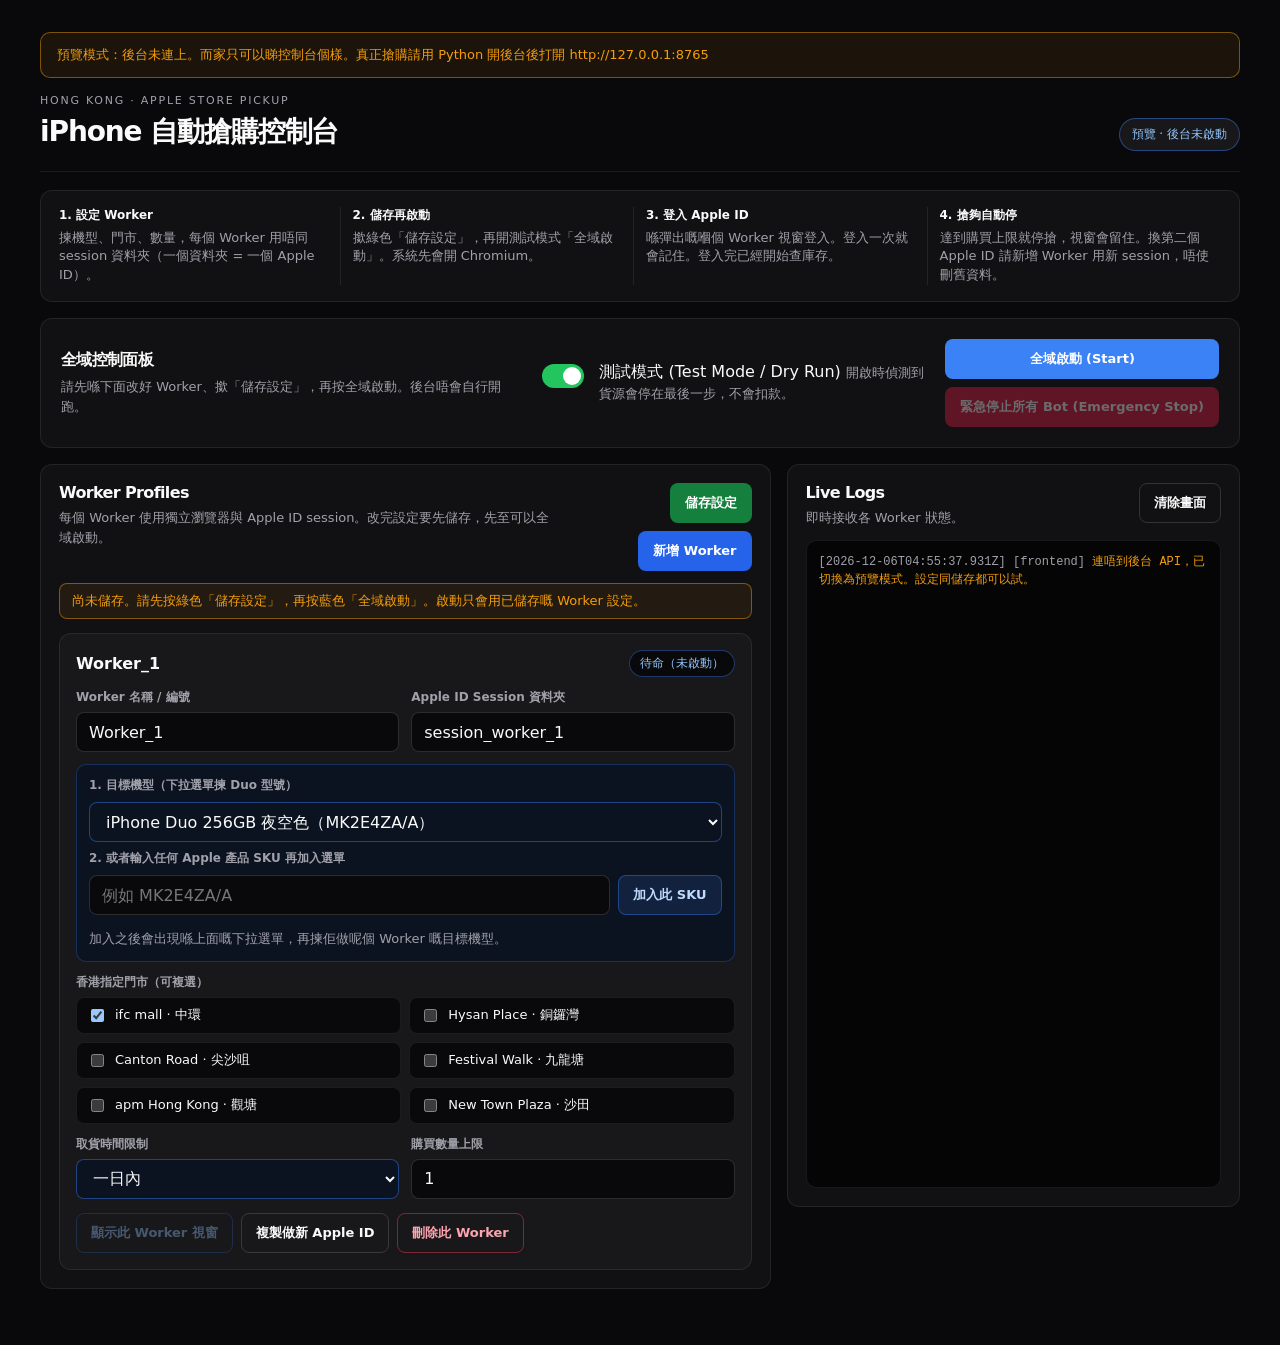
==== templates/index.html @ b9cc878c "Smooth worker animations, lock settings while running, and document Apple ID flow Stop rebuilding th" ====
<!DOCTYPE html>
<html lang="zh-HK">
<head>
  <meta charset="utf-8" />
  <meta name="viewport" content="width=device-width, initial-scale=1" />
  <title>香港 iPhone 自動搶購控制台</title>
  <link rel="stylesheet" href="/static/css/app.css" />
</head>
<body>
  <div class="shell">
    <div id="preview-banner" class="preview-banner" hidden>
      預覽模式：後台未連上。而家只可以睇控制台個樣。真正搶購請用 Python 開後台後打開 http://127.0.0.1:8765
    </div>
    <header class="topbar">
      <div>
        <p class="eyebrow">Hong Kong · Apple Store Pickup</p>
        <h1>iPhone 自動搶購控制台</h1>
      </div>
      <div id="run-pill" class="pill idle">待命 · 等待前端指令</div>
    </header>

    <ol class="flow" aria-label="初次設定流程">
      <li><strong>1. 設定 Worker</strong>揀機型、門市、數量，每個 Worker 用唔同 session 資料夾（一個資料夾 = 一個 Apple ID）。</li>
      <li><strong>2. 儲存再啟動</strong>撳綠色「儲存設定」，再開測試模式「全域啟動」。系統先會開 Chromium。</li>
      <li><strong>3. 登入 Apple ID</strong>喺彈出嘅嗰個 Worker 視窗登入。登入一次就會記住。登入完已經開始查庫存。</li>
      <li><strong>4. 搶夠自動停</strong>達到購買上限就停搶，視窗會留住。換第二個 Apple ID 請新增 Worker 用新 session，唔使刪舊資料。</li>
    </ol>
    <div id="run-lock" class="run-lock" hidden>全域啟動進行中：畫面上嘅 Worker 設定已鎖定，改動唔會套用到正在跑嘅程式。要改設定請先緊急停止，儲存後再啟動。</div>

    <section class="global" aria-label="全域控制面板">
      <div class="global-copy">
        <h2>全域控制面板</h2>
        <p>請先喺下面改好 Worker、撳「儲存設定」，再按全域啟動。後台唔會自行開跑。</p>
      </div>
      <label class="switch">
        <input type="checkbox" id="test-mode" checked />
        <span>
          測試模式 (Test Mode / Dry Run)
          <small id="mode-hint">開啟時偵測到貨源會停在最後一步，不會扣款。</small>
        </span>
      </label>
      <div class="global-actions">
        <button type="button" id="btn-start" class="btn primary">全域啟動 (Start)</button>
        <button type="button" id="btn-stop" class="btn danger" disabled>緊急停止所有 Bot (Emergency Stop)</button>
      </div>
    </section>

    <div class="layout">
      <section class="panel workers" aria-label="Worker Profiles">
        <div class="panel-head">
          <div>
            <h2>Worker Profiles</h2>
            <p>每個 Worker 使用獨立瀏覽器與 Apple ID session。改完設定要先儲存，先至可以全域啟動。</p>
          </div>
          <div class="panel-actions">
            <button type="button" id="btn-save" class="btn save">儲存設定</button>
            <button type="button" id="btn-add" class="btn add">新增 Worker</button>
          </div>
        </div>
        <p id="save-hint" class="save-hint dirty">尚未儲存。請先按「儲存設定」，再按全域啟動。</p>
        <div id="worker-list" class="worker-list"></div>
      </section>

      <section class="panel logs" aria-label="Live Logs">
        <div class="panel-head">
          <div>
            <h2>Live Logs</h2>
            <p>即時接收各 Worker 狀態。</p>
          </div>
          <button type="button" id="btn-clear-logs" class="btn ghost">清除畫面</button>
        </div>
        <div id="log-stream" class="log-stream" role="log" aria-live="polite"></div>
      </section>
    </div>
  </div>
  <script src="/static/js/app.js"></script>
</body>
</html>
---- static/css/app.css ----
:root {
  color-scheme: dark;
  --bg: #09090b;
  --bg-elev: #111113;
  --bg-muted: #18181b;
  --bg-input: #09090b;
  --line: rgba(255, 255, 255, 0.08);
  --line-strong: rgba(255, 255, 255, 0.14);
  --blue: #3b82f6;
  --blue-deep: #2563eb;
  --red: #f43f5e;
  --red-deep: #e11d48;
  --green: #22c55e;
  --amber: #f59e0b;
  --gold: #fbbf24;
  --text: #fafafa;
  --muted: #a1a1aa;
  --radius: 12px;
  --ease: cubic-bezier(0.22, 1, 0.36, 1);
}

* { box-sizing: border-box; }

html, body {
  margin: 0;
  min-height: 100%;
  background: var(--bg);
  color: var(--text);
  font-family: Inter, ui-sans-serif, "PingFang HK", "Noto Sans HK", "SF Pro Text", system-ui, sans-serif;
}

body { cursor: default; }

.preview-banner,
.run-lock {
  margin-bottom: 16px;
  padding: 12px 16px;
  border-radius: 10px;
  font-size: 13px;
  line-height: 1.55;
  animation: rise-in 320ms var(--ease) both;
}

.preview-banner {
  border: 1px solid rgba(245, 158, 11, 0.45);
  background: rgba(245, 158, 11, 0.08);
  color: var(--amber);
}

.run-lock {
  border: 1px solid rgba(59, 130, 246, 0.4);
  background: rgba(59, 130, 246, 0.08);
  color: #93c5fd;
}

.shell {
  width: min(1200px, calc(100% - 32px));
  margin: 0 auto;
  padding: 32px 0 56px;
}

.topbar {
  display: flex;
  justify-content: space-between;
  align-items: flex-end;
  gap: 16px;
  padding-bottom: 20px;
  border-bottom: 1px solid var(--line);
}

.eyebrow {
  margin: 0 0 6px;
  color: var(--muted);
  letter-spacing: 0.16em;
  text-transform: uppercase;
  font-size: 11px;
}

h1, h2 {
  margin: 0;
  font-weight: 600;
  letter-spacing: -0.04em;
}

h1 { font-size: 28px; }
h2 { font-size: 16px; }

.pill {
  border: 1px solid var(--line-strong);
  border-radius: 999px;
  padding: 7px 12px;
  font-size: 12px;
  color: var(--muted);
  background: var(--bg-muted);
  transition: border-color 180ms var(--ease), color 180ms var(--ease);
}

.pill.running { color: var(--green); border-color: rgba(34, 197, 94, 0.45); }
.pill.live { color: var(--red); border-color: rgba(244, 63, 94, 0.5); }
.pill.idle { color: #93c5fd; border-color: rgba(59, 130, 246, 0.45); }

.flow {
  margin: 18px 0 0;
  padding: 16px 18px;
  display: grid;
  grid-template-columns: repeat(4, minmax(0, 1fr));
  gap: 12px;
  list-style: none;
  background: var(--bg-elev);
  border: 1px solid var(--line);
  border-radius: var(--radius);
}

.flow li {
  margin: 0;
  padding: 0 8px 0 0;
  border-right: 1px solid var(--line);
  color: var(--muted);
  font-size: 13px;
  line-height: 1.45;
}

.flow li:last-child { border-right: 0; padding-right: 0; }
.flow strong { display: block; color: var(--text); margin-bottom: 4px; font-size: 12px; }

.global, .panel {
  background: var(--bg-elev);
  border: 1px solid var(--line);
  border-radius: var(--radius);
}

.global {
  margin-top: 16px;
  padding: 20px;
  display: grid;
  grid-template-columns: 1.3fr 1.1fr auto;
  gap: 20px;
  align-items: center;
}

.global-copy p,
.panel-head p,
.switch small,
.help {
  color: var(--muted);
  margin: 6px 0 0;
  font-size: 13px;
  line-height: 1.5;
}

.switch {
  display: flex;
  gap: 12px;
  align-items: flex-start;
  cursor: pointer;
}

.switch input {
  appearance: none;
  width: 42px;
  height: 24px;
  border-radius: 999px;
  background: #3f3f46;
  border: 0;
  position: relative;
  flex: none;
  margin-top: 2px;
  transition: background 180ms var(--ease);
}

.switch input::after {
  content: "";
  width: 18px;
  height: 18px;
  border-radius: 50%;
  background: white;
  position: absolute;
  top: 3px;
  left: 3px;
  transition: transform 180ms var(--ease);
}

.switch input:checked { background: var(--green); }
.switch input:checked::after { transform: translateX(18px); }

.global-actions,
.panel-actions {
  display: flex;
  flex-direction: column;
  gap: 8px;
  min-width: 240px;
}

.panel-actions {
  flex-direction: row;
  min-width: 0;
  flex-wrap: wrap;
  justify-content: flex-end;
}

.btn {
  appearance: none;
  display: inline-flex;
  align-items: center;
  justify-content: center;
  min-height: 40px;
  padding: 8px 14px;
  border-radius: 8px;
  border: 1px solid transparent;
  font: inherit;
  font-size: 13px;
  font-weight: 600;
  cursor: pointer;
  color: var(--text);
  transition: background 160ms var(--ease), border-color 160ms var(--ease), transform 160ms var(--ease), opacity 160ms var(--ease);
}

.btn:hover:not(:disabled) { transform: translateY(-1px); }
.btn:active:not(:disabled) { transform: translateY(0); }
.btn:disabled { opacity: 0.38; cursor: not-allowed; transform: none; }

.btn.primary { background: var(--blue); color: #fff; }
.btn.danger { background: var(--red-deep); color: #fff; }
.btn.save { background: #15803d; color: #fff; }
.btn.add { background: var(--blue-deep); color: #fff; }
.btn.ghost { background: transparent; border-color: var(--line-strong); }
.btn.focus { background: transparent; border-color: rgba(59, 130, 246, 0.55); color: #93c5fd; }
.btn.remove { background: transparent; border-color: rgba(244, 63, 94, 0.45); color: #fda4af; }
.btn.clone { background: transparent; border-color: var(--line-strong); color: var(--text); }
.btn.add-sku { background: rgba(59, 130, 246, 0.14); border-color: rgba(59, 130, 246, 0.4); color: #bfdbfe; white-space: nowrap; }

.save-hint {
  margin: 0 0 14px;
  padding: 8px 12px;
  border-radius: 8px;
  border: 1px solid var(--line);
  color: var(--muted);
  font-size: 13px;
  transition: border-color 180ms var(--ease), background 180ms var(--ease), color 180ms var(--ease);
}

.save-hint.dirty {
  border-color: rgba(245, 158, 11, 0.45);
  background: rgba(245, 158, 11, 0.08);
  color: var(--amber);
}

.save-hint.saved {
  border-color: rgba(34, 197, 94, 0.4);
  background: rgba(34, 197, 94, 0.08);
  color: var(--green);
}

.layout {
  margin-top: 16px;
  display: grid;
  grid-template-columns: minmax(0, 1.45fr) minmax(300px, 0.9fr);
  gap: 16px;
  align-items: start;
}

.panel { padding: 18px; }
.panel-head {
  display: flex;
  justify-content: space-between;
  gap: 12px;
  align-items: flex-start;
  margin-bottom: 12px;
}

.worker-list {
  display: flex;
  flex-direction: column;
  gap: 12px;
}

.worker-card {
  background: var(--bg-muted);
  border: 1px solid var(--line);
  border-radius: 12px;
  padding: 16px;
  transform-origin: top center;
}

.worker-card.enter { animation: rise-in 360ms var(--ease) both; }
.worker-card.leave { animation: rise-out 220ms var(--ease) forwards; pointer-events: none; }

.workers.is-running .worker-card .grid,
.workers.is-running .worker-card .remove,
.workers.is-running .worker-card .clone,
.workers.is-running .worker-card .add-sku {
  pointer-events: none;
  opacity: 0.5;
}

.worker-top {
  display: flex;
  justify-content: space-between;
  gap: 12px;
  align-items: center;
  margin-bottom: 12px;
}

.badge {
  font-size: 12px;
  padding: 4px 10px;
  border-radius: 999px;
  background: var(--bg);
  border: 1px solid var(--line);
  color: var(--muted);
  transition: color 180ms var(--ease), border-color 180ms var(--ease);
}

.badge.idle { color: #93c5fd; border-color: rgba(59, 130, 246, 0.4); }
.badge.watching, .badge.launching { color: var(--blue); border-color: rgba(59, 130, 246, 0.45); }
.badge.checking_out { color: var(--amber); border-color: rgba(245, 158, 11, 0.45); }
.badge.completed, .badge.dry_run_paused, .badge.success { color: var(--green); border-color: rgba(34, 197, 94, 0.45); }
.badge.stopped { color: var(--muted); }
.badge.error { color: var(--red); border-color: rgba(244, 63, 94, 0.45); }

.grid {
  display: grid;
  grid-template-columns: 1fr 1fr;
  gap: 12px;
}

.field { display: flex; flex-direction: column; gap: 6px; }
.field.full { grid-column: 1 / -1; }
.field > span {
  margin: 0;
  color: var(--muted);
  font-size: 12px;
  font-weight: 600;
}

input[type="text"],
input[type="number"],
select {
  width: 100%;
  min-height: 40px;
  background: var(--bg-input);
  color: var(--text);
  border: 1px solid var(--line-strong);
  border-radius: 8px;
  padding: 8px 12px;
  font: inherit;
  color-scheme: dark;
  transition: border-color 160ms var(--ease);
}

input:focus, select:focus {
  outline: none;
  border-color: var(--blue);
}

select.sku, select.pickup {
  border-color: rgba(59, 130, 246, 0.45);
  background: #0b1220;
}

select option {
  background: #111113;
  color: var(--text);
}

.sku-block {
  padding: 12px;
  border: 1px solid rgba(59, 130, 246, 0.28);
  border-radius: 10px;
  background: #0b1220;
  gap: 8px;
}

.sku-add { display: flex; gap: 8px; }
.sku-add input { flex: 1; }

.card-actions {
  display: flex;
  gap: 8px;
  flex-wrap: wrap;
  margin-top: 14px;
}

.stores {
  display: grid;
  grid-template-columns: 1fr 1fr;
  gap: 8px;
}

.stores label {
  display: flex;
  gap: 8px;
  align-items: center;
  font-size: 13px;
  padding: 8px 10px;
  border: 1px solid var(--line);
  border-radius: 8px;
  background: var(--bg-input);
  transition: border-color 160ms var(--ease);
}

.stores label:hover { border-color: var(--line-strong); }

.log-stream {
  height: min(72vh, 760px);
  overflow: auto;
  background: #050506;
  border: 1px solid var(--line);
  border-radius: 10px;
  padding: 12px;
  font-family: ui-monospace, "SF Mono", Menlo, monospace;
  font-size: 12px;
  line-height: 1.55;
}

.log-line {
  margin: 0 0 8px;
  color: #d4d4d8;
  animation: rise-in 220ms var(--ease) both;
}
.log-line .meta { color: var(--muted); }
.log-line.warn { color: var(--amber); }
.log-line.error { color: var(--red); }
.log-line.success { color: var(--green); }

@keyframes rise-in {
  from { opacity: 0; transform: translateY(8px); }
  to { opacity: 1; transform: none; }
}

@keyframes rise-out {
  to { opacity: 0; transform: translateY(-8px); }
}

@media (prefers-reduced-motion: reduce) {
  *, *::before, *::after {
    animation: none !important;
    transition: none !important;
  }
}

@media (max-width: 960px) {
  .global, .layout, .grid, .stores, .flow { grid-template-columns: 1fr; }
  .flow li { border-right: 0; border-bottom: 1px solid var(--line); padding: 8px 0; }
  .global-actions, .sku-add { min-width: 0; flex-direction: column; }
}
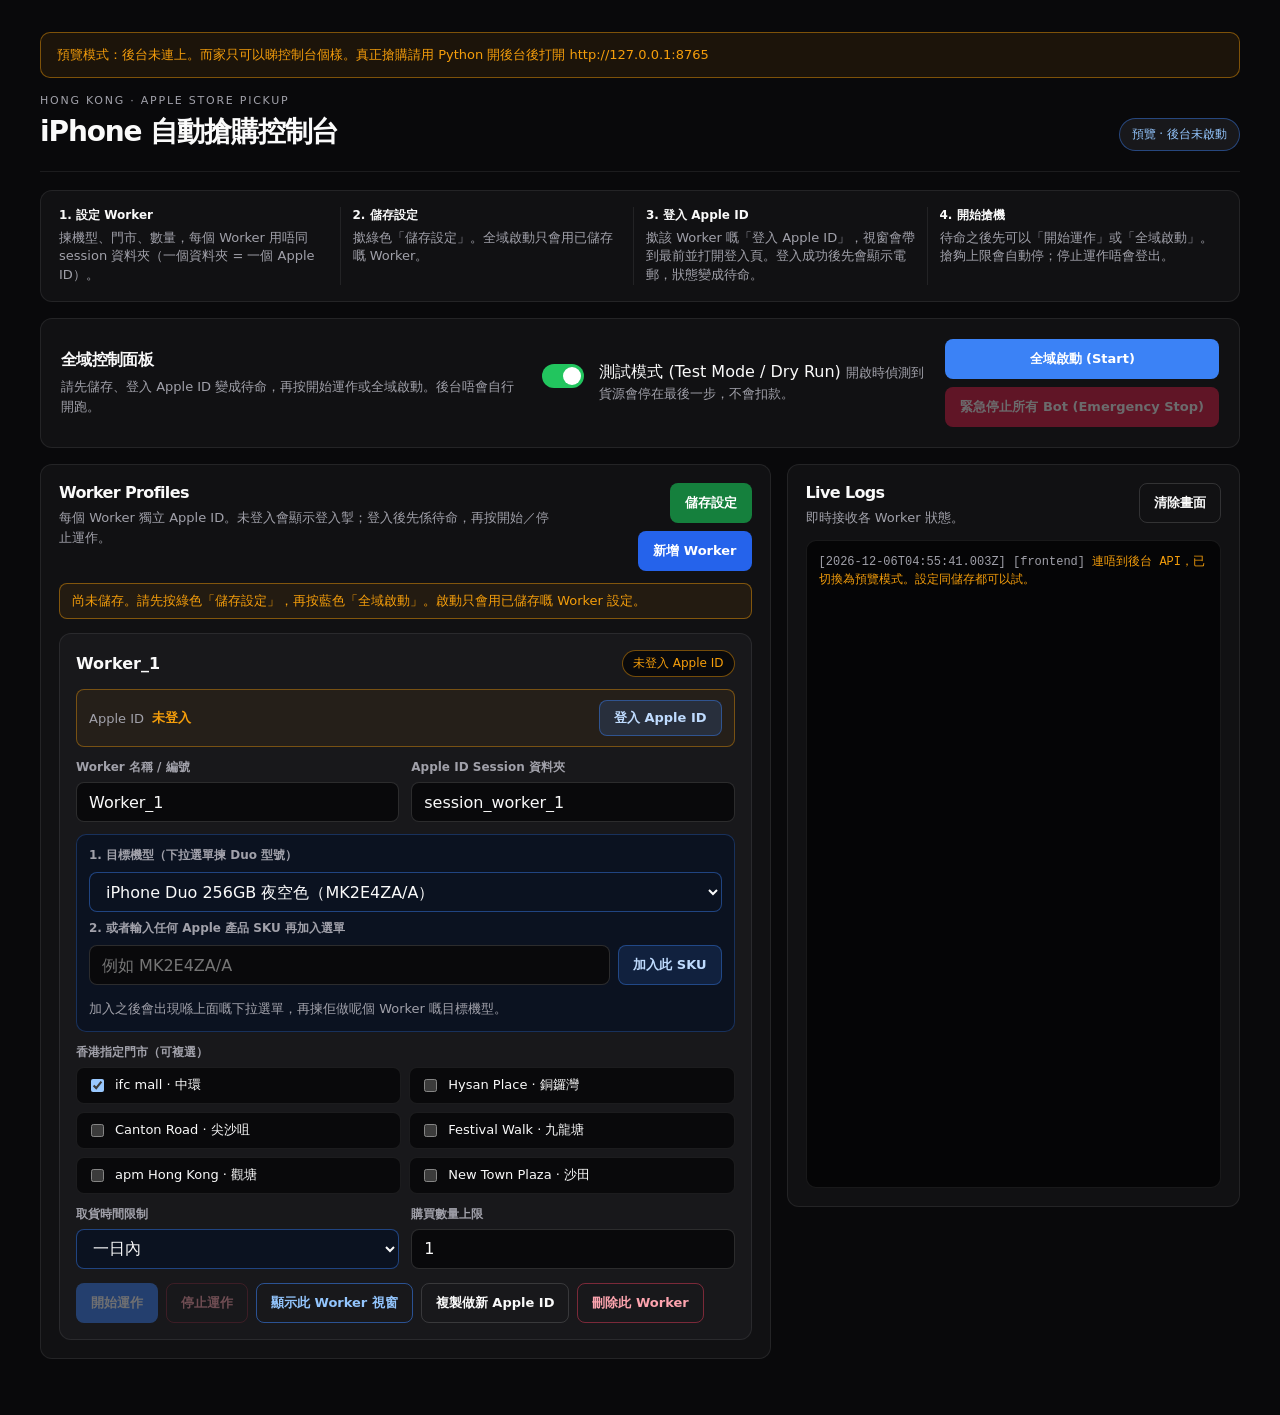
==== commit 50a162c9: "Add per-worker start/stop and Apple ID login-before-snipe Workers now show the signed-in Apple ID em" ====
--- a/templates/index.html
+++ b/templates/index.html
@@ -21,16 +21,16 @@
 
     <ol class="flow" aria-label="初次設定流程">
       <li><strong>1. 設定 Worker</strong>揀機型、門市、數量，每個 Worker 用唔同 session 資料夾（一個資料夾 = 一個 Apple ID）。</li>
-      <li><strong>2. 儲存再啟動</strong>撳綠色「儲存設定」，再開測試模式「全域啟動」。系統先會開 Chromium。</li>
-      <li><strong>3. 登入 Apple ID</strong>喺彈出嘅嗰個 Worker 視窗登入。登入一次就會記住。登入完已經開始查庫存。</li>
-      <li><strong>4. 搶夠自動停</strong>達到購買上限就停搶，視窗會留住。換第二個 Apple ID 請新增 Worker 用新 session，唔使刪舊資料。</li>
+      <li><strong>2. 儲存設定</strong>撳綠色「儲存設定」。全域啟動只會用已儲存嘅 Worker。</li>
+      <li><strong>3. 登入 Apple ID</strong>撳該 Worker 嘅「登入 Apple ID」，視窗會帶到最前並打開登入頁。登入成功後先會顯示電郵，狀態變成待命。</li>
+      <li><strong>4. 開始搶機</strong>待命之後先可以「開始運作」或「全域啟動」。搶夠上限會自動停；停止運作唔會登出。</li>
     </ol>
-    <div id="run-lock" class="run-lock" hidden>全域啟動進行中：畫面上嘅 Worker 設定已鎖定，改動唔會套用到正在跑嘅程式。要改設定請先緊急停止，儲存後再啟動。</div>
+    <div id="run-lock" class="run-lock" hidden>有 Worker 正在搶機：嗰粒嘅設定已鎖定。其他 Worker 仍可登入、開始或停止運作。緊急停止會關閉全部瀏覽器。</div>
 
     <section class="global" aria-label="全域控制面板">
       <div class="global-copy">
         <h2>全域控制面板</h2>
-        <p>請先喺下面改好 Worker、撳「儲存設定」，再按全域啟動。後台唔會自行開跑。</p>
+        <p>請先儲存、登入 Apple ID 變成待命，再按開始運作或全域啟動。後台唔會自行開跑。</p>
       </div>
       <label class="switch">
         <input type="checkbox" id="test-mode" checked />
@@ -50,7 +50,7 @@
         <div class="panel-head">
           <div>
             <h2>Worker Profiles</h2>
-            <p>每個 Worker 使用獨立瀏覽器與 Apple ID session。改完設定要先儲存，先至可以全域啟動。</p>
+            <p>每個 Worker 獨立 Apple ID。未登入會顯示登入掣；登入後先係待命，再按開始／停止運作。</p>
           </div>
           <div class="panel-actions">
             <button type="button" id="btn-save" class="btn save">儲存設定</button>
--- a/static/css/app.css
+++ b/static/css/app.css
@@ -285,10 +285,10 @@
 .worker-card.enter { animation: rise-in 360ms var(--ease) both; }
 .worker-card.leave { animation: rise-out 220ms var(--ease) forwards; pointer-events: none; }
 
-.workers.is-running .worker-card .grid,
-.workers.is-running .worker-card .remove,
-.workers.is-running .worker-card .clone,
-.workers.is-running .worker-card .add-sku {
+.worker-card.is-sniping .grid,
+.worker-card.is-sniping .remove,
+.worker-card.is-sniping .clone,
+.worker-card.is-sniping .add-sku {
   pointer-events: none;
   opacity: 0.5;
 }
@@ -300,6 +300,29 @@
   align-items: center;
   margin-bottom: 12px;
 }
+
+.account-bar {
+  display: flex;
+  flex-wrap: wrap;
+  gap: 8px;
+  align-items: center;
+  margin-bottom: 12px;
+  padding: 10px 12px;
+  border: 1px solid var(--line);
+  border-radius: 8px;
+  background: var(--bg);
+  font-size: 13px;
+}
+
+.account-bar.is-in { border-color: rgba(34, 197, 94, 0.4); background: rgba(34, 197, 94, 0.06); }
+.account-bar.is-out { border-color: rgba(245, 158, 11, 0.4); background: rgba(245, 158, 11, 0.06); }
+.account-bar span { color: var(--muted); }
+.account-email { color: var(--text); word-break: break-all; }
+.account-bar.is-in .account-email { color: var(--green); }
+.account-bar.is-out .account-email { color: var(--amber); }
+.btn.login { min-height: 36px; background: rgba(59, 130, 246, 0.16); border-color: rgba(59, 130, 246, 0.45); color: #bfdbfe; margin-left: auto; }
+.btn.run-one { background: var(--blue); color: #fff; }
+.btn.pause-one { background: transparent; border-color: rgba(244, 63, 94, 0.45); color: #fda4af; }
 
 .badge {
   font-size: 12px;
@@ -311,7 +334,8 @@
   transition: color 180ms var(--ease), border-color 180ms var(--ease);
 }
 
-.badge.idle { color: #93c5fd; border-color: rgba(59, 130, 246, 0.4); }
+.badge.idle, .badge.needs_login, .badge.logging_in { color: var(--amber); border-color: rgba(245, 158, 11, 0.45); }
+.badge.ready { color: var(--green); border-color: rgba(34, 197, 94, 0.45); }
 .badge.watching, .badge.launching { color: var(--blue); border-color: rgba(59, 130, 246, 0.45); }
 .badge.checking_out { color: var(--amber); border-color: rgba(245, 158, 11, 0.45); }
 .badge.completed, .badge.dry_run_paused, .badge.success { color: var(--green); border-color: rgba(34, 197, 94, 0.45); }
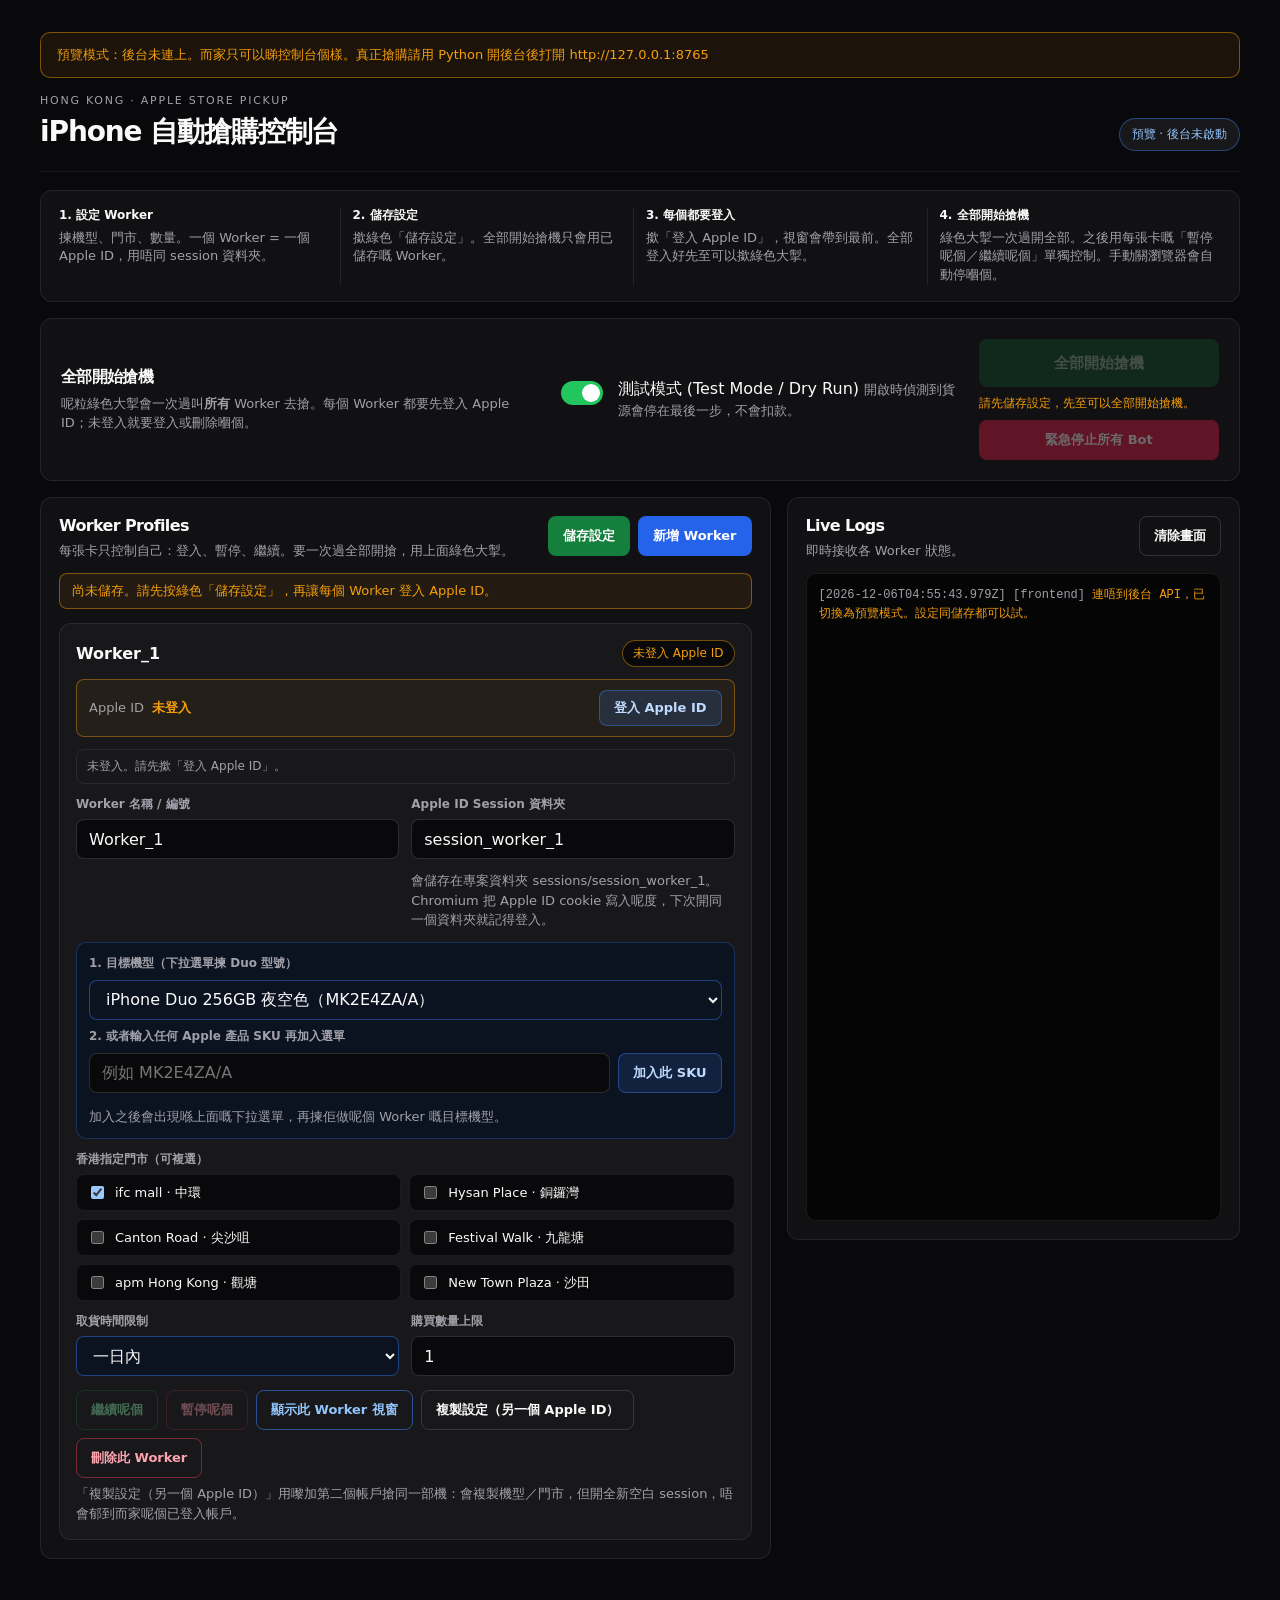
==== commit 8eccf141: "Require all Apple ID logins before launch and auto-stop closed browsers Global start is blocked unti" ====
--- a/templates/index.html
+++ b/templates/index.html
@@ -20,17 +20,17 @@
     </header>
 
     <ol class="flow" aria-label="初次設定流程">
-      <li><strong>1. 設定 Worker</strong>揀機型、門市、數量，每個 Worker 用唔同 session 資料夾（一個資料夾 = 一個 Apple ID）。</li>
-      <li><strong>2. 儲存設定</strong>撳綠色「儲存設定」。全域啟動只會用已儲存嘅 Worker。</li>
-      <li><strong>3. 登入 Apple ID</strong>撳該 Worker 嘅「登入 Apple ID」，視窗會帶到最前並打開登入頁。登入成功後先會顯示電郵，狀態變成待命。</li>
-      <li><strong>4. 開始搶機</strong>待命之後先可以「開始運作」或「全域啟動」。搶夠上限會自動停；停止運作唔會登出。</li>
+      <li><strong>1. 設定 Worker</strong>揀機型、門市、數量。一個 Worker = 一個 Apple ID，用唔同 session 資料夾。</li>
+      <li><strong>2. 儲存設定</strong>撳綠色「儲存設定」。全部開始搶機只會用已儲存嘅 Worker。</li>
+      <li><strong>3. 每個都要登入</strong>撳「登入 Apple ID」，視窗會帶到最前。全部登入好先至可以撳綠色大掣。</li>
+      <li><strong>4. 全部開始搶機</strong>綠色大掣一次過開全部。之後用每張卡嘅「暫停呢個／繼續呢個」單獨控制。手動關瀏覽器會自動停嗰個。</li>
     </ol>
-    <div id="run-lock" class="run-lock" hidden>有 Worker 正在搶機：嗰粒嘅設定已鎖定。其他 Worker 仍可登入、開始或停止運作。緊急停止會關閉全部瀏覽器。</div>
+    <div id="run-lock" class="run-lock" hidden>有 Worker 正在搶機：嗰粒嘅設定已鎖定。其他 Worker 仍可用「暫停呢個／繼續呢個」。緊急停止會關閉全部瀏覽器。</div>
 
     <section class="global" aria-label="全域控制面板">
       <div class="global-copy">
-        <h2>全域控制面板</h2>
-        <p>請先儲存、登入 Apple ID 變成待命，再按開始運作或全域啟動。後台唔會自行開跑。</p>
+        <h2>全部開始搶機</h2>
+        <p>呢粒綠色大掣會一次過叫<strong>所有</strong> Worker 去搶。每個 Worker 都要先登入 Apple ID；未登入就要登入或刪除嗰個。</p>
       </div>
       <label class="switch">
         <input type="checkbox" id="test-mode" checked />
@@ -40,8 +40,9 @@
         </span>
       </label>
       <div class="global-actions">
-        <button type="button" id="btn-start" class="btn primary">全域啟動 (Start)</button>
-        <button type="button" id="btn-stop" class="btn danger" disabled>緊急停止所有 Bot (Emergency Stop)</button>
+        <button type="button" id="btn-start" class="btn go" disabled>全部開始搶機</button>
+        <p id="start-hint" class="start-hint blocked">請先儲存設定，並讓每個 Worker 登入 Apple ID。</p>
+        <button type="button" id="btn-stop" class="btn danger" disabled>緊急停止所有 Bot</button>
       </div>
     </section>
 
@@ -50,14 +51,14 @@
         <div class="panel-head">
           <div>
             <h2>Worker Profiles</h2>
-            <p>每個 Worker 獨立 Apple ID。未登入會顯示登入掣；登入後先係待命，再按開始／停止運作。</p>
+            <p>每張卡只控制自己：登入、暫停、繼續。要一次過全部開搶，用上面綠色大掣。</p>
           </div>
           <div class="panel-actions">
             <button type="button" id="btn-save" class="btn save">儲存設定</button>
             <button type="button" id="btn-add" class="btn add">新增 Worker</button>
           </div>
         </div>
-        <p id="save-hint" class="save-hint dirty">尚未儲存。請先按「儲存設定」，再按全域啟動。</p>
+        <p id="save-hint" class="save-hint dirty">尚未儲存。請先按「儲存設定」，再讓每個 Worker 登入 Apple ID。</p>
         <div id="worker-list" class="worker-list"></div>
       </section>
 
--- a/static/css/app.css
+++ b/static/css/app.css
@@ -220,6 +220,14 @@
 .btn:disabled { opacity: 0.38; cursor: not-allowed; transform: none; }
 
 .btn.primary { background: var(--blue); color: #fff; }
+.btn.go {
+  background: #16a34a;
+  color: #fff;
+  min-height: 48px;
+  font-size: 15px;
+  letter-spacing: 0.01em;
+}
+.btn.go:disabled { background: #14532d; color: rgba(255, 255, 255, 0.55); }
 .btn.danger { background: var(--red-deep); color: #fff; }
 .btn.save { background: #15803d; color: #fff; }
 .btn.add { background: var(--blue-deep); color: #fff; }
@@ -321,8 +329,34 @@
 .account-bar.is-in .account-email { color: var(--green); }
 .account-bar.is-out .account-email { color: var(--amber); }
 .btn.login { min-height: 36px; background: rgba(59, 130, 246, 0.16); border-color: rgba(59, 130, 246, 0.45); color: #bfdbfe; margin-left: auto; }
-.btn.run-one { background: var(--blue); color: #fff; }
+.btn.run-one {
+  background: transparent;
+  border-color: rgba(34, 197, 94, 0.45);
+  color: #86efac;
+}
 .btn.pause-one { background: transparent; border-color: rgba(244, 63, 94, 0.45); color: #fda4af; }
+.start-hint {
+  margin: 0;
+  font-size: 12px;
+  line-height: 1.45;
+}
+.start-hint.blocked { color: var(--amber); }
+.start-hint.ok { color: var(--green); }
+.worker-note {
+  margin: 0 0 12px;
+  padding: 8px 10px;
+  border-radius: 8px;
+  border: 1px solid var(--line);
+  color: var(--muted);
+  font-size: 12px;
+  line-height: 1.45;
+}
+.worker-note.warn {
+  border-color: rgba(245, 158, 11, 0.45);
+  background: rgba(245, 158, 11, 0.08);
+  color: var(--amber);
+}
+.worker-card.is-closed { border-color: rgba(245, 158, 11, 0.45); }
 
 .badge {
   font-size: 12px;
@@ -334,7 +368,7 @@
   transition: color 180ms var(--ease), border-color 180ms var(--ease);
 }
 
-.badge.idle, .badge.needs_login, .badge.logging_in { color: var(--amber); border-color: rgba(245, 158, 11, 0.45); }
+.badge.idle, .badge.needs_login, .badge.logging_in, .badge.browser_closed { color: var(--amber); border-color: rgba(245, 158, 11, 0.45); }
 .badge.ready { color: var(--green); border-color: rgba(34, 197, 94, 0.45); }
 .badge.watching, .badge.launching { color: var(--blue); border-color: rgba(59, 130, 246, 0.45); }
 .badge.checking_out { color: var(--amber); border-color: rgba(245, 158, 11, 0.45); }
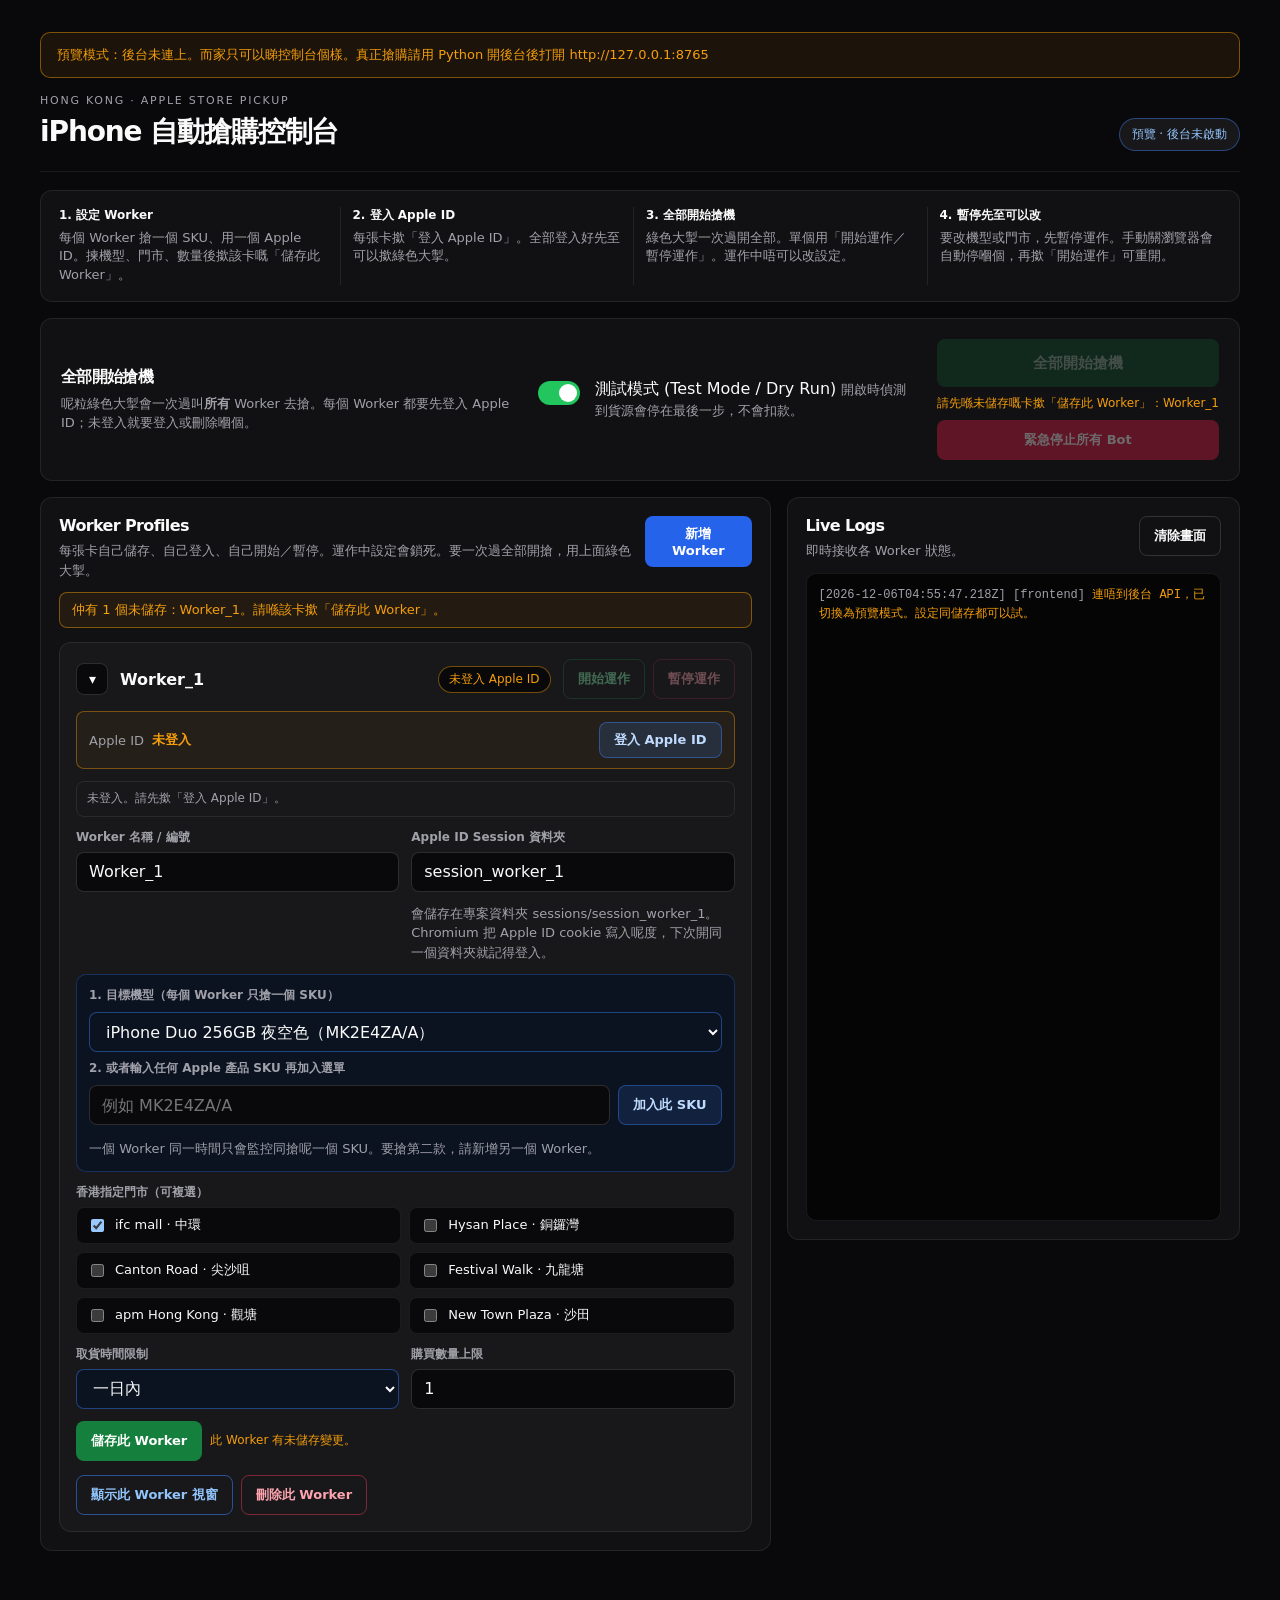
==== commit ed1675f2: "Save each worker separately and lock settings while running Per-worker save, collapse/expand, and 開始" ====
--- a/templates/index.html
+++ b/templates/index.html
@@ -20,12 +20,12 @@
     </header>
 
     <ol class="flow" aria-label="初次設定流程">
-      <li><strong>1. 設定 Worker</strong>揀機型、門市、數量。一個 Worker = 一個 Apple ID，用唔同 session 資料夾。</li>
-      <li><strong>2. 儲存設定</strong>撳綠色「儲存設定」。全部開始搶機只會用已儲存嘅 Worker。</li>
-      <li><strong>3. 每個都要登入</strong>撳「登入 Apple ID」，視窗會帶到最前。全部登入好先至可以撳綠色大掣。</li>
-      <li><strong>4. 全部開始搶機</strong>綠色大掣一次過開全部。之後用每張卡嘅「暫停呢個／繼續呢個」單獨控制。手動關瀏覽器會自動停嗰個。</li>
+      <li><strong>1. 設定 Worker</strong>每個 Worker 搶一個 SKU、用一個 Apple ID。揀機型、門市、數量後撳該卡嘅「儲存此 Worker」。</li>
+      <li><strong>2. 登入 Apple ID</strong>每張卡撳「登入 Apple ID」。全部登入好先至可以撳綠色大掣。</li>
+      <li><strong>3. 全部開始搶機</strong>綠色大掣一次過開全部。單個用「開始運作／暫停運作」。運作中唔可以改設定。</li>
+      <li><strong>4. 暫停先至可以改</strong>要改機型或門市，先暫停運作。手動關瀏覽器會自動停嗰個，再撳「開始運作」可重開。</li>
     </ol>
-    <div id="run-lock" class="run-lock" hidden>有 Worker 正在搶機：嗰粒嘅設定已鎖定。其他 Worker 仍可用「暫停呢個／繼續呢個」。緊急停止會關閉全部瀏覽器。</div>
+    <div id="run-lock" class="run-lock" hidden>有 Worker 正在搶機：嗰粒嘅所有設定已鎖定。要改資料請先「暫停運作」。緊急停止會關閉全部瀏覽器。</div>
 
     <section class="global" aria-label="全域控制面板">
       <div class="global-copy">
@@ -41,7 +41,7 @@
       </label>
       <div class="global-actions">
         <button type="button" id="btn-start" class="btn go" disabled>全部開始搶機</button>
-        <p id="start-hint" class="start-hint blocked">請先儲存設定，並讓每個 Worker 登入 Apple ID。</p>
+        <p id="start-hint" class="start-hint blocked">請先喺每張卡撳「儲存此 Worker」，並登入 Apple ID。</p>
         <button type="button" id="btn-stop" class="btn danger" disabled>緊急停止所有 Bot</button>
       </div>
     </section>
@@ -51,14 +51,13 @@
         <div class="panel-head">
           <div>
             <h2>Worker Profiles</h2>
-            <p>每張卡只控制自己：登入、暫停、繼續。要一次過全部開搶，用上面綠色大掣。</p>
+            <p>每張卡自己儲存、自己登入、自己開始／暫停。運作中設定會鎖死。要一次過全部開搶，用上面綠色大掣。</p>
           </div>
           <div class="panel-actions">
-            <button type="button" id="btn-save" class="btn save">儲存設定</button>
             <button type="button" id="btn-add" class="btn add">新增 Worker</button>
           </div>
         </div>
-        <p id="save-hint" class="save-hint dirty">尚未儲存。請先按「儲存設定」，再讓每個 Worker 登入 Apple ID。</p>
+        <p id="save-hint" class="save-hint dirty">每個 Worker 要喺自己張卡撳「儲存此 Worker」。</p>
         <div id="worker-list" class="worker-list"></div>
       </section>
 
--- a/static/css/app.css
+++ b/static/css/app.css
@@ -295,10 +295,45 @@
 
 .worker-card.is-sniping .grid,
 .worker-card.is-sniping .remove,
-.worker-card.is-sniping .clone,
-.worker-card.is-sniping .add-sku {
+.worker-card.is-sniping .add-sku,
+.worker-card.is-sniping .save-one {
   pointer-events: none;
   opacity: 0.5;
+}
+
+.worker-card.is-collapsed .worker-body { display: none; }
+.worker-card.is-collapsed { padding-bottom: 12px; }
+
+.collapse-toggle {
+  appearance: none;
+  width: 32px;
+  height: 32px;
+  flex: none;
+  border: 1px solid var(--line-strong);
+  border-radius: 8px;
+  background: var(--bg);
+  color: var(--text);
+  cursor: pointer;
+  font-size: 14px;
+  line-height: 1;
+  transition: transform 160ms var(--ease), border-color 160ms var(--ease);
+}
+.worker-card.is-collapsed .collapse-toggle { transform: rotate(-90deg); }
+
+.worker-heading { min-width: 0; flex: 1; }
+.collapsed-meta {
+  display: none;
+  margin: 2px 0 0;
+  color: var(--muted);
+  font-size: 12px;
+}
+.worker-card.is-collapsed .collapsed-meta { display: block; }
+
+.worker-top-actions {
+  display: flex;
+  flex-wrap: wrap;
+  gap: 8px;
+  flex: none;
 }
 
 .worker-top {
@@ -342,6 +377,20 @@
 }
 .start-hint.blocked { color: var(--amber); }
 .start-hint.ok { color: var(--green); }
+.card-save {
+  display: flex;
+  flex-wrap: wrap;
+  gap: 8px;
+  align-items: center;
+  margin: 12px 0 0;
+}
+.save-hint-one {
+  margin: 0;
+  font-size: 12px;
+  color: var(--muted);
+}
+.save-hint-one.dirty, .save-hint-one.locked { color: var(--amber); }
+.save-hint-one.saved { color: var(--green); }
 .worker-note {
   margin: 0 0 12px;
   padding: 8px 10px;
@@ -500,5 +549,5 @@
 @media (max-width: 960px) {
   .global, .layout, .grid, .stores, .flow { grid-template-columns: 1fr; }
   .flow li { border-right: 0; border-bottom: 1px solid var(--line); padding: 8px 0; }
-  .global-actions, .sku-add { min-width: 0; flex-direction: column; }
-}
+  .global-actions, .sku-add, .worker-top, .worker-top-actions { min-width: 0; flex-wrap: wrap; }
+}
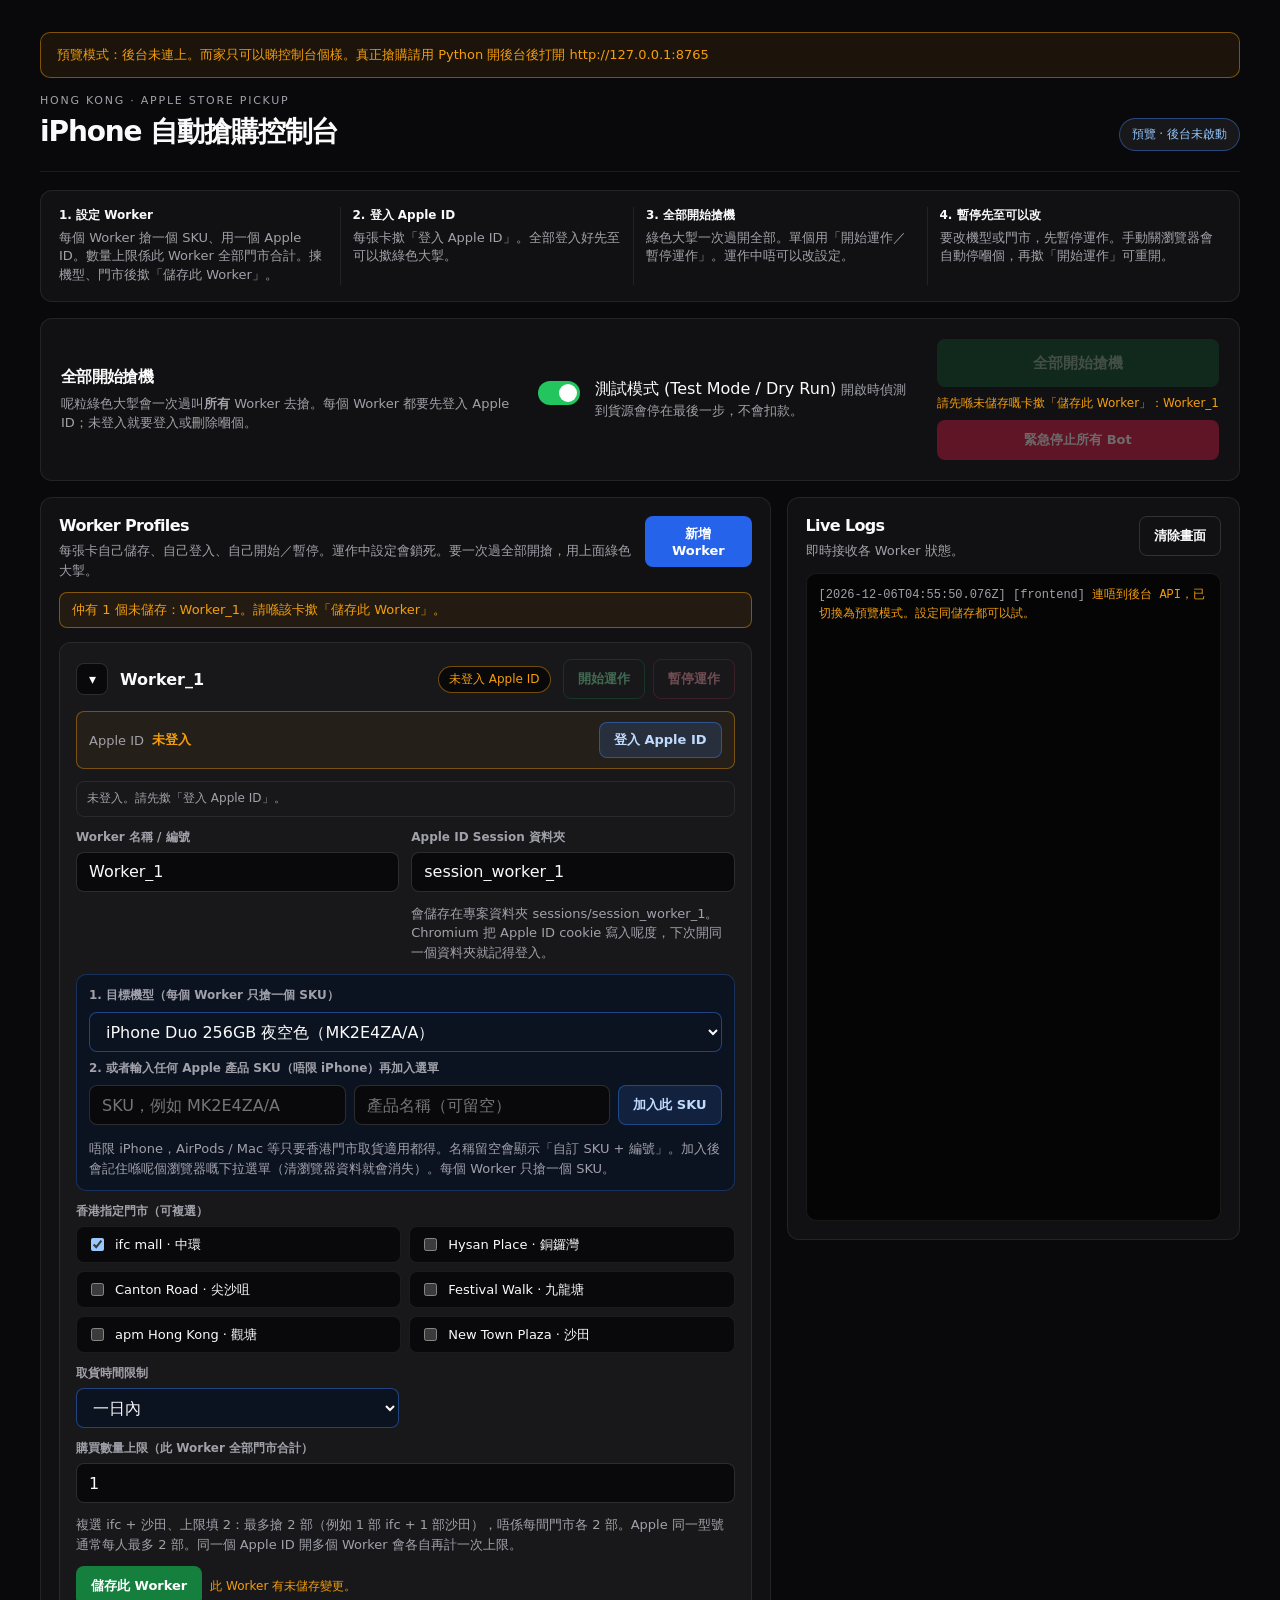
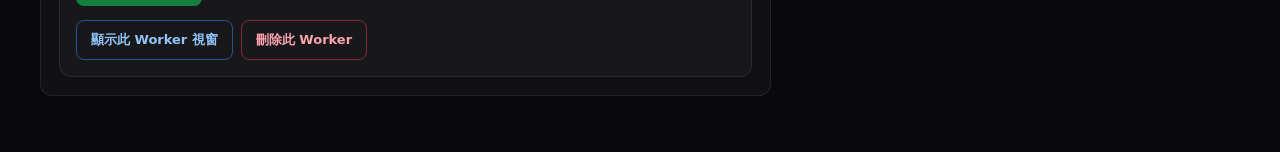
==== commit 4bf3d7e8: "Clarify purchase cap is worker-wide, not per store The qty limit is one counter per Worker across ev" ====
--- a/templates/index.html
+++ b/templates/index.html
@@ -20,7 +20,7 @@
     </header>
 
     <ol class="flow" aria-label="初次設定流程">
-      <li><strong>1. 設定 Worker</strong>每個 Worker 搶一個 SKU、用一個 Apple ID。揀機型、門市、數量後撳該卡嘅「儲存此 Worker」。</li>
+      <li><strong>1. 設定 Worker</strong>每個 Worker 搶一個 SKU、用一個 Apple ID。數量上限係此 Worker 全部門市合計。揀機型、門市後撳「儲存此 Worker」。</li>
       <li><strong>2. 登入 Apple ID</strong>每張卡撳「登入 Apple ID」。全部登入好先至可以撳綠色大掣。</li>
       <li><strong>3. 全部開始搶機</strong>綠色大掣一次過開全部。單個用「開始運作／暫停運作」。運作中唔可以改設定。</li>
       <li><strong>4. 暫停先至可以改</strong>要改機型或門市，先暫停運作。手動關瀏覽器會自動停嗰個，再撳「開始運作」可重開。</li>
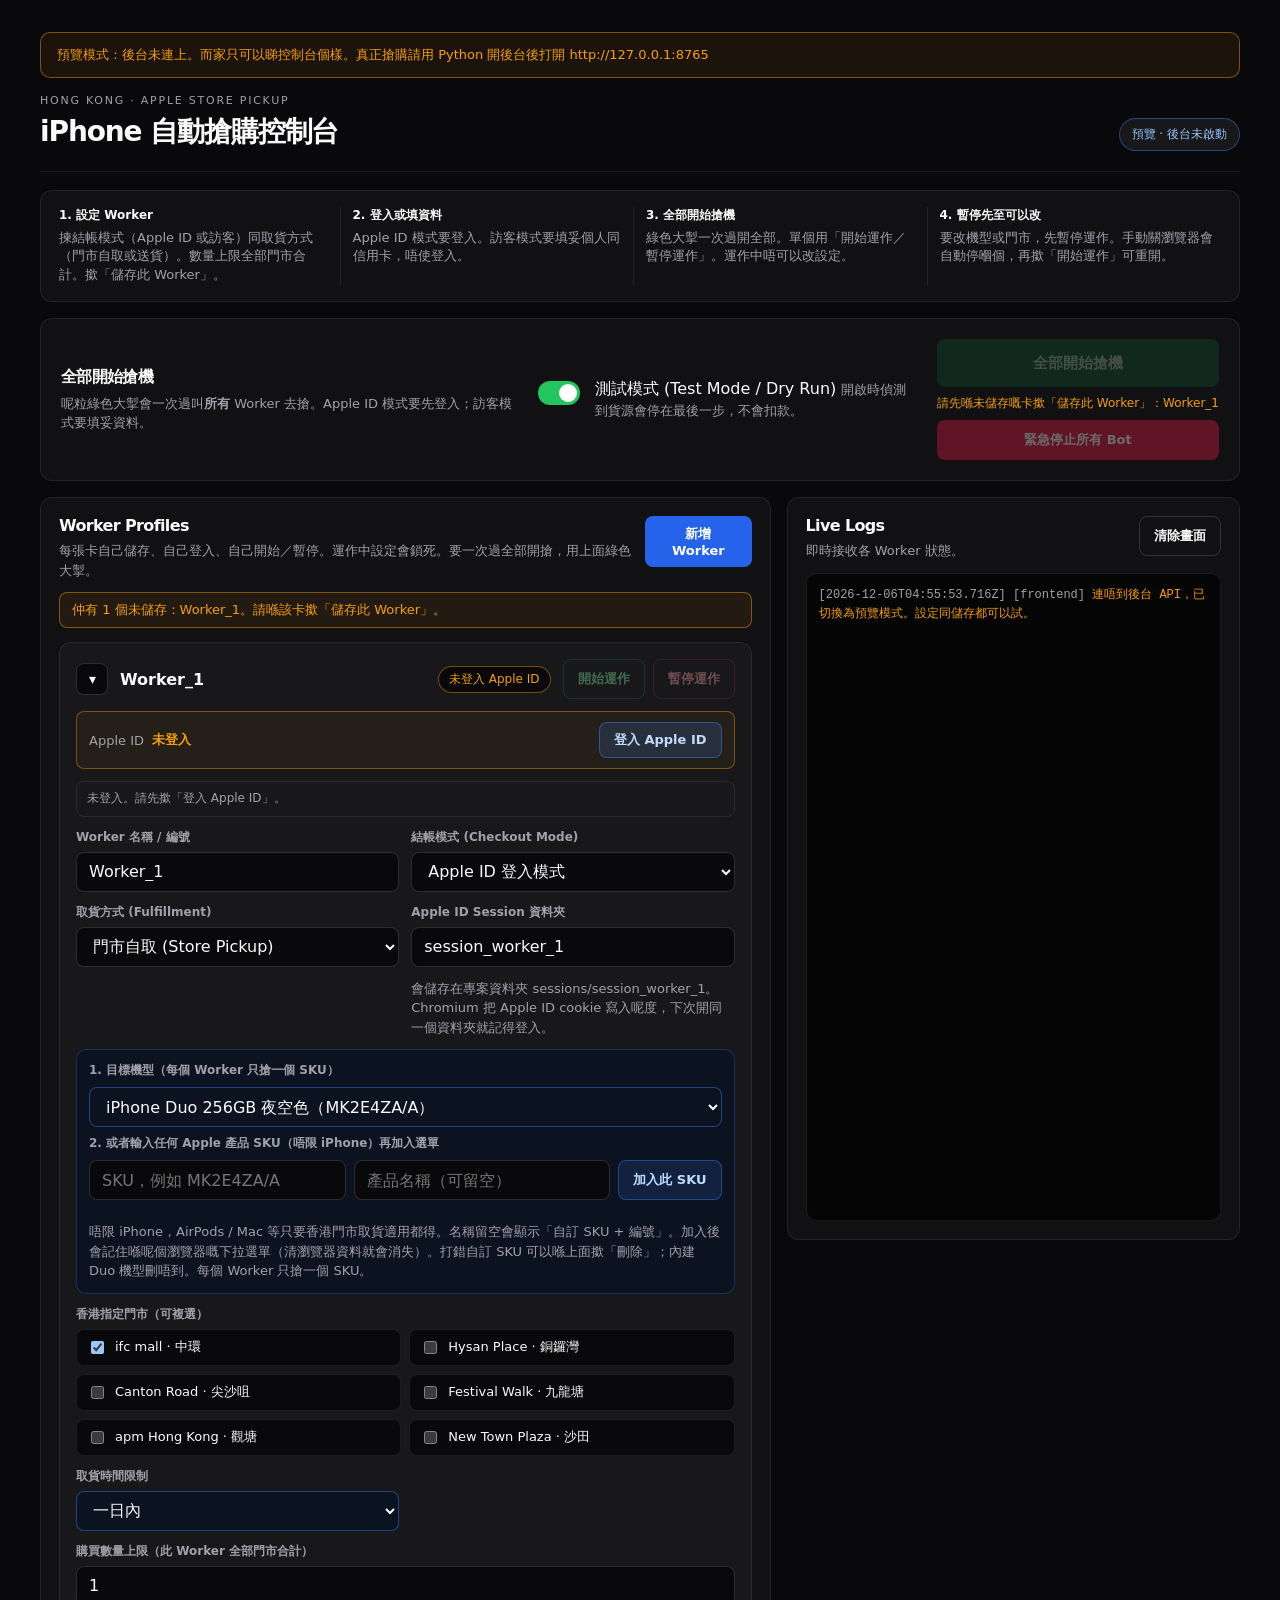
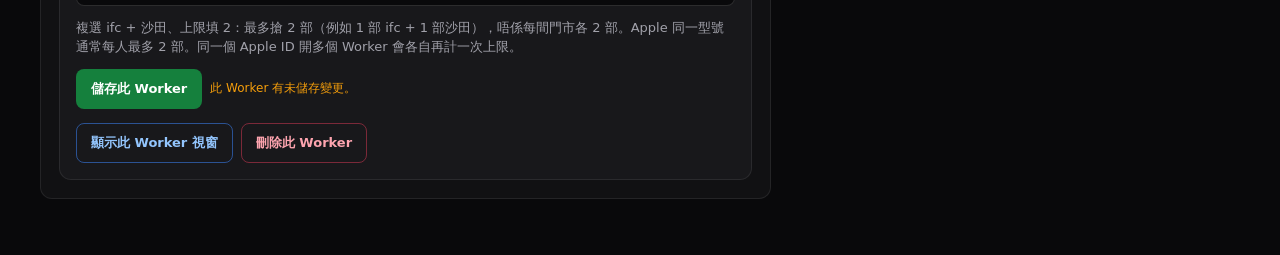
==== commit a7cdc809: "Add checkout modes, fulfillment, secrets, and auto-pause Workers can now pick Apple ID or guest chec" ====
--- a/templates/index.html
+++ b/templates/index.html
@@ -20,8 +20,8 @@
     </header>
 
     <ol class="flow" aria-label="初次設定流程">
-      <li><strong>1. 設定 Worker</strong>每個 Worker 搶一個 SKU、用一個 Apple ID。數量上限係此 Worker 全部門市合計。揀機型、門市後撳「儲存此 Worker」。</li>
-      <li><strong>2. 登入 Apple ID</strong>每張卡撳「登入 Apple ID」。全部登入好先至可以撳綠色大掣。</li>
+      <li><strong>1. 設定 Worker</strong>揀結帳模式（Apple ID 或訪客）同取貨方式（門市自取或送貨）。數量上限全部門市合計。撳「儲存此 Worker」。</li>
+      <li><strong>2. 登入或填資料</strong>Apple ID 模式要登入。訪客模式要填妥個人同信用卡，唔使登入。</li>
       <li><strong>3. 全部開始搶機</strong>綠色大掣一次過開全部。單個用「開始運作／暫停運作」。運作中唔可以改設定。</li>
       <li><strong>4. 暫停先至可以改</strong>要改機型或門市，先暫停運作。手動關瀏覽器會自動停嗰個，再撳「開始運作」可重開。</li>
     </ol>
@@ -30,7 +30,7 @@
     <section class="global" aria-label="全域控制面板">
       <div class="global-copy">
         <h2>全部開始搶機</h2>
-        <p>呢粒綠色大掣會一次過叫<strong>所有</strong> Worker 去搶。每個 Worker 都要先登入 Apple ID；未登入就要登入或刪除嗰個。</p>
+        <p>呢粒綠色大掣會一次過叫<strong>所有</strong> Worker 去搶。Apple ID 模式要先登入；訪客模式要填妥資料。</p>
       </div>
       <label class="switch">
         <input type="checkbox" id="test-mode" checked />
@@ -41,7 +41,7 @@
       </label>
       <div class="global-actions">
         <button type="button" id="btn-start" class="btn go" disabled>全部開始搶機</button>
-        <p id="start-hint" class="start-hint blocked">請先喺每張卡撳「儲存此 Worker」，並登入 Apple ID。</p>
+        <p id="start-hint" class="start-hint blocked">請先喺每張卡撳「儲存此 Worker」。Apple ID 模式要登入；訪客模式要填妥資料。</p>
         <button type="button" id="btn-stop" class="btn danger" disabled>緊急停止所有 Bot</button>
       </div>
     </section>
--- a/static/css/app.css
+++ b/static/css/app.css
@@ -296,6 +296,7 @@
 .worker-card.is-sniping .grid,
 .worker-card.is-sniping .remove,
 .worker-card.is-sniping .add-sku,
+.worker-card.is-sniping .remove-sku,
 .worker-card.is-sniping .save-one {
   pointer-events: none;
   opacity: 0.5;
@@ -440,8 +441,27 @@
   font-weight: 600;
 }
 
+.badge.paused { color: var(--red); border-color: rgba(244, 63, 94, 0.45); }
+
+.worker-card[data-checkout="guest"] .session-field,
+.worker-card[data-checkout="guest"] .account-bar { display: none; }
+.worker-card[data-checkout="apple_id"] .guest-fields { display: none; }
+.worker-card[data-fulfillment="delivery"] .pickup-fields { display: none; }
+.worker-card[data-fulfillment="pickup"] .delivery-fields { display: none; }
+
+.guest-fields {
+  padding: 12px;
+  border: 1px solid rgba(244, 63, 94, 0.28);
+  border-radius: 10px;
+  background: rgba(244, 63, 94, 0.05);
+  gap: 8px;
+}
+
 input[type="text"],
 input[type="number"],
+input[type="email"],
+input[type="tel"],
+input[type="password"],
 select {
   width: 100%;
   min-height: 40px;
@@ -481,6 +501,42 @@
 .sku-add { display: flex; gap: 8px; }
 .sku-add input { flex: 1; }
 
+.extra-sku-list {
+  list-style: none;
+  margin: 8px 0 0;
+  padding: 0;
+  display: flex;
+  flex-direction: column;
+  gap: 6px;
+}
+
+.extra-sku-list li {
+  display: flex;
+  align-items: center;
+  justify-content: space-between;
+  gap: 8px;
+  padding: 6px 10px;
+  border: 1px solid var(--line);
+  border-radius: 8px;
+  background: var(--bg-input);
+  font-size: 13px;
+}
+
+.extra-sku-list code {
+  color: var(--muted);
+  font-size: 12px;
+}
+
+.btn.remove-sku {
+  background: transparent;
+  border-color: rgba(244, 63, 94, 0.45);
+  color: #fda4af;
+  min-height: 32px;
+  padding: 4px 10px;
+  font-size: 12px;
+  flex-shrink: 0;
+}
+
 .card-actions {
   display: flex;
   gap: 8px;
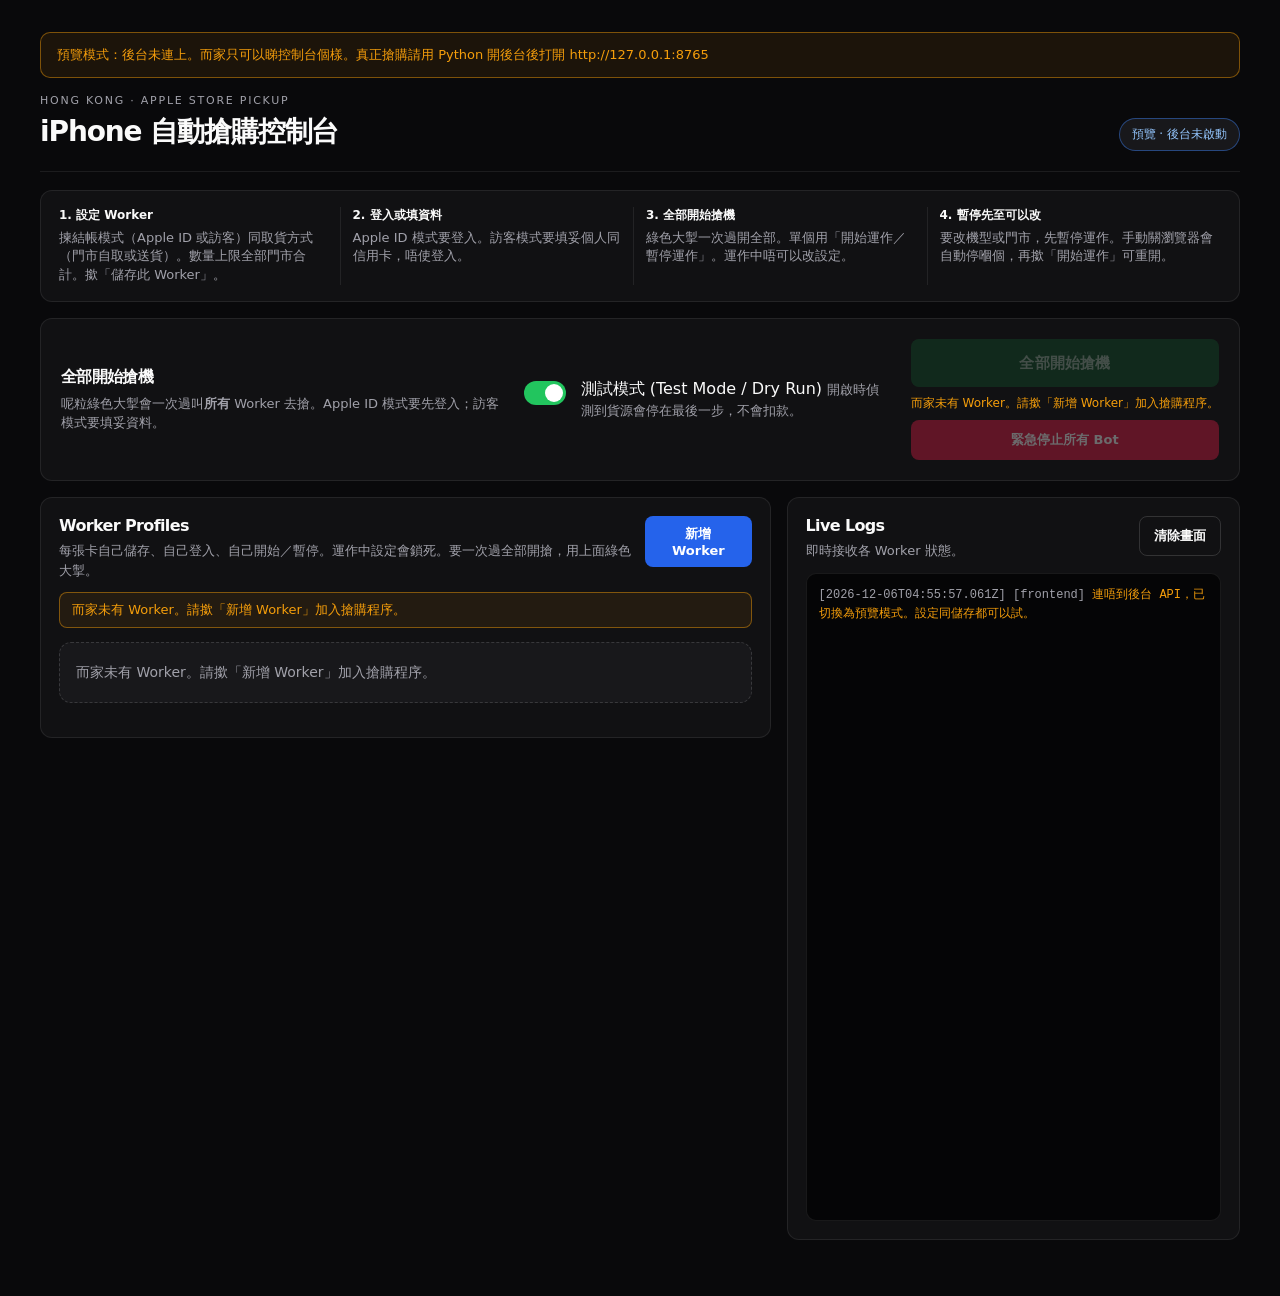
==== commit b4046a51: "Keep saved guest fields visible and allow deleting the last worker. Saved cards now show •••• last-f" ====
--- a/templates/index.html
+++ b/templates/index.html
@@ -58,6 +58,7 @@
           </div>
         </div>
         <p id="save-hint" class="save-hint dirty">每個 Worker 要喺自己張卡撳「儲存此 Worker」。</p>
+        <p id="worker-empty" class="worker-empty" hidden>而家未有 Worker。請撳「新增 Worker」加入搶購程序。</p>
         <div id="worker-list" class="worker-list"></div>
       </section>
 
--- a/static/css/app.css
+++ b/static/css/app.css
@@ -302,6 +302,17 @@
   opacity: 0.5;
 }
 
+.worker-empty {
+  margin: 0 0 16px;
+  padding: 18px 16px;
+  border: 1px dashed var(--line-strong);
+  border-radius: var(--radius);
+  background: var(--bg-muted);
+  color: var(--muted);
+  font-size: 14px;
+  line-height: 1.6;
+}
+
 .worker-card.is-collapsed .worker-body { display: none; }
 .worker-card.is-collapsed { padding-bottom: 12px; }
 
@@ -480,6 +491,11 @@
   border-color: var(--blue);
 }
 
+input::placeholder {
+  color: var(--muted);
+  opacity: 1;
+}
+
 select.sku, select.pickup {
   border-color: rgba(59, 130, 246, 0.45);
   background: #0b1220;
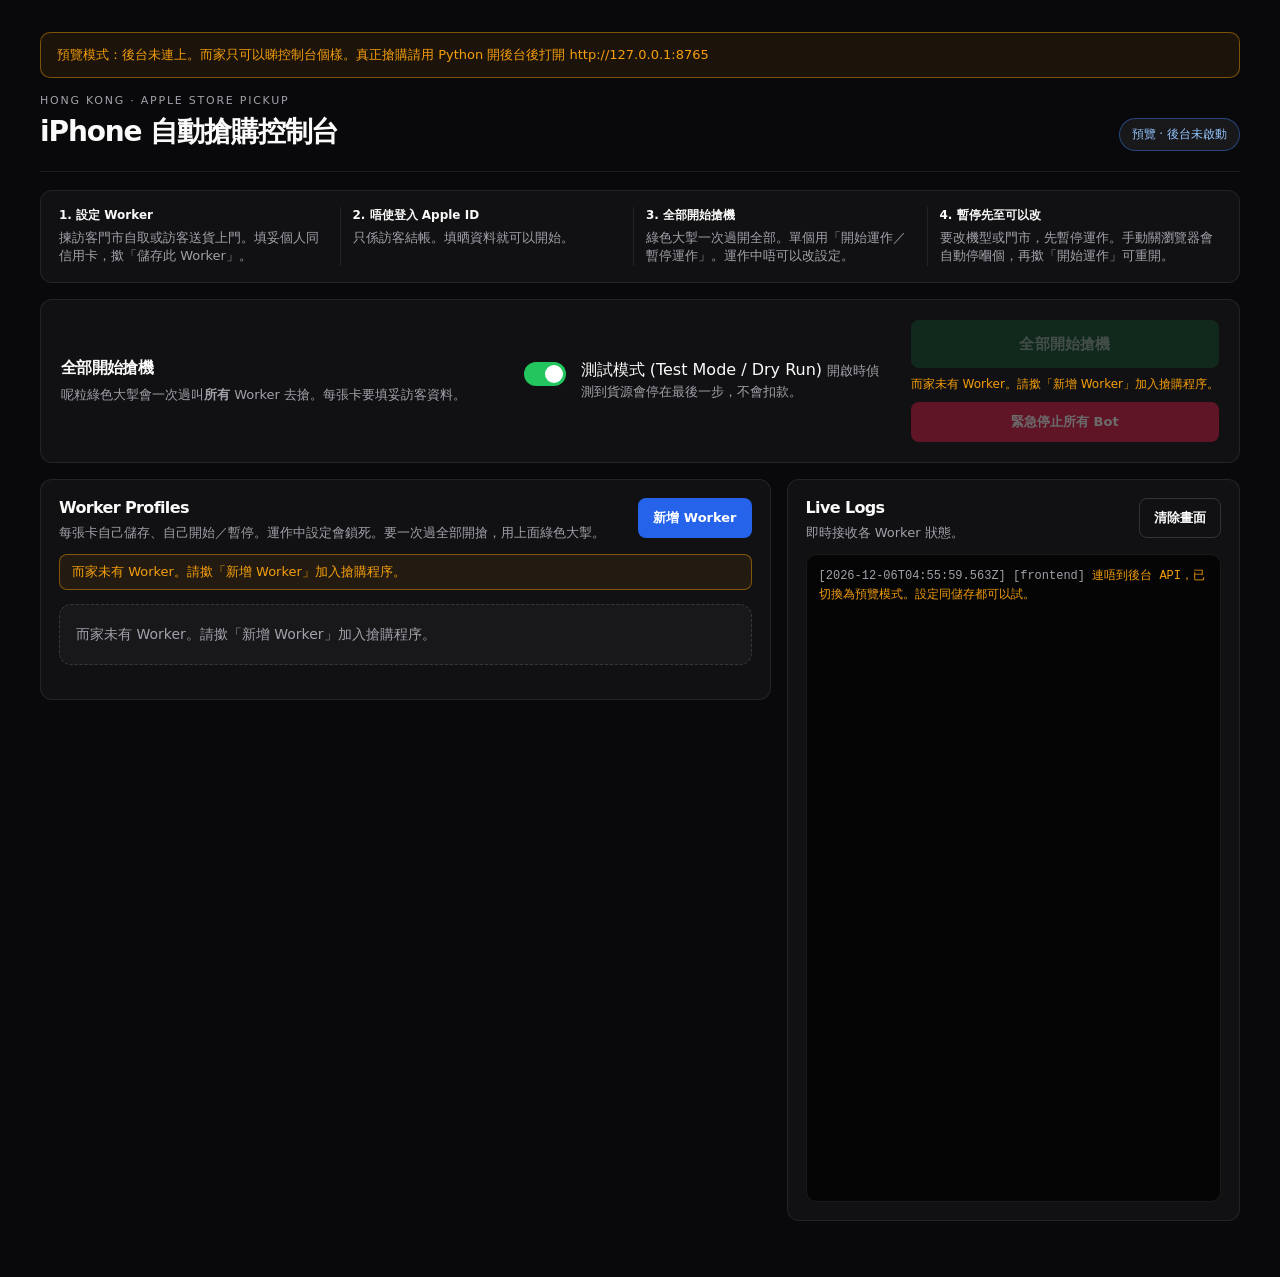
==== commit 116127b1: "Keep only guest pickup and delivery; empty bag before checkout. Drop unused Apple ID login mode so w" ====
--- a/templates/index.html
+++ b/templates/index.html
@@ -20,8 +20,8 @@
     </header>
 
     <ol class="flow" aria-label="初次設定流程">
-      <li><strong>1. 設定 Worker</strong>揀結帳模式（Apple ID 或訪客）同取貨方式（門市自取或送貨）。數量上限全部門市合計。撳「儲存此 Worker」。</li>
-      <li><strong>2. 登入或填資料</strong>Apple ID 模式要登入。訪客模式要填妥個人同信用卡，唔使登入。</li>
+      <li><strong>1. 設定 Worker</strong>揀訪客門市自取或訪客送貨上門。填妥個人同信用卡，撳「儲存此 Worker」。</li>
+      <li><strong>2. 唔使登入 Apple ID</strong>只係訪客結帳。填晒資料就可以開始。</li>
       <li><strong>3. 全部開始搶機</strong>綠色大掣一次過開全部。單個用「開始運作／暫停運作」。運作中唔可以改設定。</li>
       <li><strong>4. 暫停先至可以改</strong>要改機型或門市，先暫停運作。手動關瀏覽器會自動停嗰個，再撳「開始運作」可重開。</li>
     </ol>
@@ -30,7 +30,7 @@
     <section class="global" aria-label="全域控制面板">
       <div class="global-copy">
         <h2>全部開始搶機</h2>
-        <p>呢粒綠色大掣會一次過叫<strong>所有</strong> Worker 去搶。Apple ID 模式要先登入；訪客模式要填妥資料。</p>
+        <p>呢粒綠色大掣會一次過叫<strong>所有</strong> Worker 去搶。每張卡要填妥訪客資料。</p>
       </div>
       <label class="switch">
         <input type="checkbox" id="test-mode" checked />
@@ -41,7 +41,7 @@
       </label>
       <div class="global-actions">
         <button type="button" id="btn-start" class="btn go" disabled>全部開始搶機</button>
-        <p id="start-hint" class="start-hint blocked">請先喺每張卡撳「儲存此 Worker」。Apple ID 模式要登入；訪客模式要填妥資料。</p>
+        <p id="start-hint" class="start-hint blocked">請先喺每張卡填妥訪客資料，再撳「儲存此 Worker」。</p>
         <button type="button" id="btn-stop" class="btn danger" disabled>緊急停止所有 Bot</button>
       </div>
     </section>
@@ -51,7 +51,7 @@
         <div class="panel-head">
           <div>
             <h2>Worker Profiles</h2>
-            <p>每張卡自己儲存、自己登入、自己開始／暫停。運作中設定會鎖死。要一次過全部開搶，用上面綠色大掣。</p>
+            <p>每張卡自己儲存、自己開始／暫停。運作中設定會鎖死。要一次過全部開搶，用上面綠色大掣。</p>
           </div>
           <div class="panel-actions">
             <button type="button" id="btn-add" class="btn add">新增 Worker</button>
--- a/static/css/app.css
+++ b/static/css/app.css
@@ -454,9 +454,6 @@
 
 .badge.paused { color: var(--red); border-color: rgba(244, 63, 94, 0.45); }
 
-.worker-card[data-checkout="guest"] .session-field,
-.worker-card[data-checkout="guest"] .account-bar { display: none; }
-.worker-card[data-checkout="apple_id"] .guest-fields { display: none; }
 .worker-card[data-fulfillment="delivery"] .pickup-fields { display: none; }
 .worker-card[data-fulfillment="pickup"] .delivery-fields { display: none; }
 
